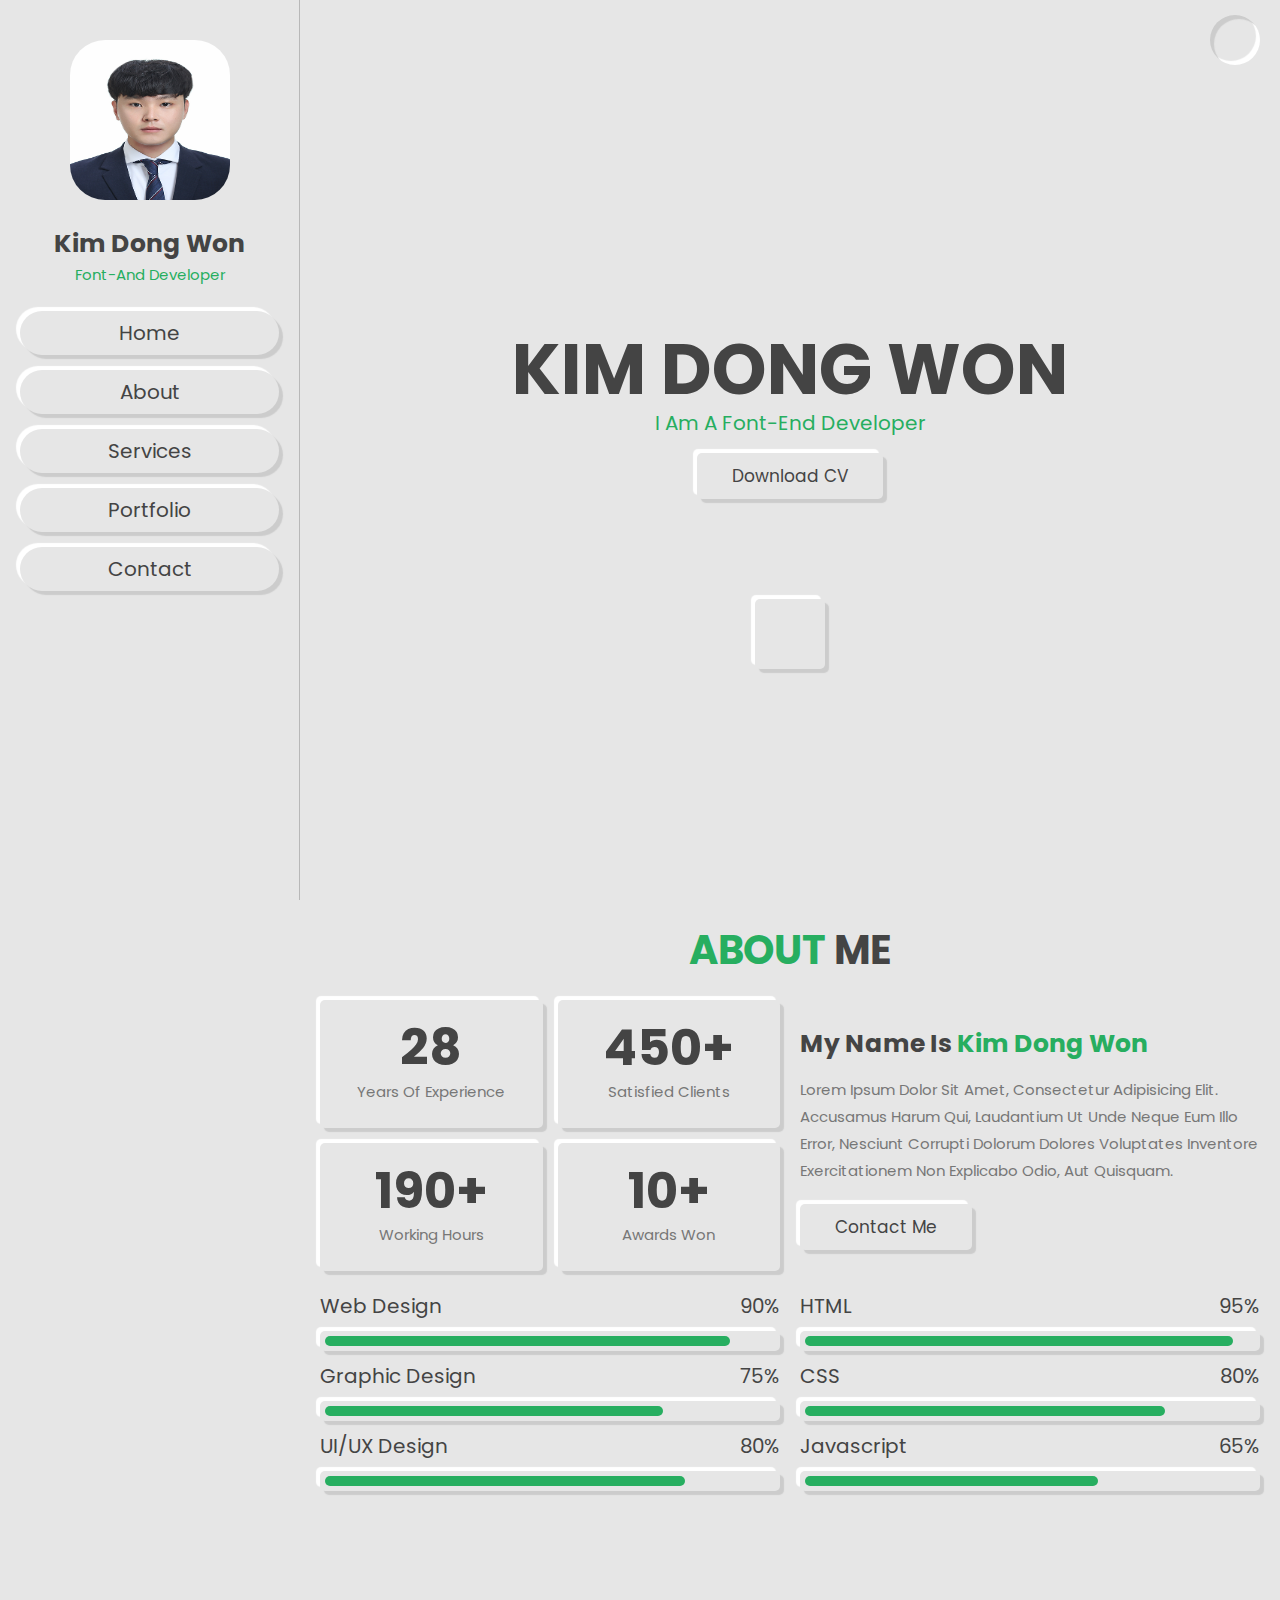
==== index.html @ 16fa2c1c "1 commit" ====
<!DOCTYPE html>
<html lang="en">
  <head>
    <meta charset="UTF-8" />
    <meta http-equiv="X-UA-Compatible" content="IE=edge" />
    <meta name="viewport" content="width=device-width, initial-scale=1.0" />
    <title>PortFolio</title>
    <link
      rel="stylesheet"
      href="https://use.fontawesome.com/releases/v5.15.4/css/all.css"
      integrity="sha384-DyZ88mC6Up2uqS4h/KRgHuoeGwBcD4Ng9SiP4dIRy0EXTlnuz47vAwmeGwVChigm"
      crossorigin="anonymous"
    />
    <!-- font awesome cdn link -->

    <link rel="stylesheet" href="css/style.css" />
  </head>
  <body>
    <!-- header section starts -->
    <header class="header">
      <div class="user">
        <img class="user1" src="image/user.jpg" alt="" />
        <h3>Kim Dong Won</h3>
        <p>Font-and Developer</p>
      </div>

      <nav class="navbar">
        <a href="#home">home</a>
        <a href="#about">about</a>
        <a href="#services">services</a>
        <a href="#portfolio">portfolio</a>
        <a href="#contact">contact</a>
      </nav>
    </header>

    <!-- header section and-->
    <div id="menu-btn" class="fas fa-bars"></div>

    <!-- toggler -->
    <div id="theme-toggler" class="fas fa-moon"></div>

    <!-- hoe section starts-->

    <section class="home" id="home">
      <h3>Kim Dong won</h3>
      <p>i am a font-end Developer</p>
      <a href="#" class="btn">download CV</a>

      <div class="share">
        <a href="#" class="fab fa-facebook-f"></a>
        <a href="#" class="fab fa-twitter"></a>
        <a href="#" class="fab fa-instagram"></a>
        <a href="#" class="fab fa-linkedin"></a>
        <a href="#" class="fab fa-youtube"></a>
      </div>
    </section>

    <!-- about section starts-->
    <section class="about" id="about">
      <h1 class="heading"><span>about</span> me</h1>

      <div class="row">
        <div class="box-container">
          <div class="box">
            <h3>28</h3>
            <p>years of experience</p>
          </div>
          <div class="box">
            <h3>450+</h3>
            <p>satisfied clients</p>
          </div>
          <div class="box">
            <h3>190+</h3>
            <p>working hours</p>
          </div>
          <div class="box">
            <h3>10+</h3>
            <p>awards won</p>
          </div>
        </div>
        <div class="content">
          <h3>my name is <span>Kim dong won</span></h3>
          <p>
            Lorem ipsum dolor sit amet, consectetur adipisicing elit. Accusamus
            harum qui, laudantium ut unde neque eum illo error, nesciunt
            corrupti dolorum dolores voluptates inventore exercitationem non
            explicabo odio, aut quisquam.
          </p>
          <a href="#" class="btn">contact me</a>
        </div>
      </div>
      <div class="row">
        <div class="progress">
          <h3>web design<span>90%</span></h3>
          <div class="bar bar-1-1"><span></span></div>
          <h3>graphic design<span>75%</span></h3>
          <div class="bar bar-1-2"><span></span></div>
          <h3>UI/UX design<span>80%</span></h3>
          <div class="bar bar-1-3"><span></span></div>
        </div>

        <div class="progress">
          <h3>HTML<span>95%</span></h3>
          <div class="bar bar-2-1"><span></span></div>
          <h3>CSS <span>80%</span></h3>
          <div class="bar bar-2-2"><span></span></div>
          <h3>Javascript<span>65%</span></h3>
          <div class="bar bar-2-3"><span></span></div>
        </div>
      </div>
    </section>

    <!-- js file link -->
    <script src="js/script.js"></script>
  </body>
</html>
---- css/style.css ----
@import url('https://fonts.googleapis.com/css2?family=Dancing+Script&family=Poppins:wght@100;200;300;400;500;600;700&family=Questrial&display=swap');

:root {
  --green: #27ae60;
  --black: #444;
  --light-color: #777;
  --bg-color: #e6e6e6;
  --border: 0.1rem solid rgba(0, 0, 0, 0.2);
  --box-shadow: 0.4rem 0.4rem 0.1rem #ccc, -0.4rem -0.4rem 0.1rem #fff;

  --box-shadow-inset: 0.4rem 0.4rem 0.1rem #ccc inset,
    -0.4rem -0.4rem 0.1rem #fff inset;
}

* {
  font-family: 'Poppins', sans-serif;
  margin: 0;
  padding: 0;
  box-sizing: border-box;
  outline: none;
  border: none;
  text-decoration: none;
  text-transform: capitalize;
  transition: 0.2s linear;
}
.user1 {
  width: 265px;
  height: 265px;
}
html {
  font-size: 62.5%;
  overflow-x: hidden;
  scroll-behavior: smooth;
}

body {
  background: var(--bg-color);
  padding-left: 30rem;
}

body.active {
  --black: #fff;
  --light-color: #ddd;
  --bg-color: #222;
  --border: 1rem solid rgba(0, 0, 0, 0.4);
  --box-shadow: 0.4rem 0.4rem 0.1rem #111, 0.4rem 0.4rem 0.1rem #333;

  --box-shadow-inset: 0.4rem 0.4rem 0.1rem #111 inset,
    0.4rem 0.4rem 0.1rem #333 inset;
}

section {
  min-height: 100vh;
  padding: 2rem;
}

.btn {
  margin-top: 1rem;
  display: inline-block;
  padding: 1rem 3.5rem;
  border-radius: 0.5rem;
  font-size: 1.7rem;
  cursor: pointer;
  background: none;
  color: var(--black);
  box-shadow: var(--box-shadow);
}
.btn:hover {
  box-shadow: var(--box-shadow-inset);
  color: var(--green);
}

.heading {
  text-align: center;
  font-size: 4rem;
  color: var(--black);
  text-transform: uppercase;
  padding-bottom: 2rem;
}
.heading span {
  color: var(--green);
  text-transform: uppercase;
}

.header {
  position: fixed;
  top: 0;
  left: 0;
  z-index: 999;
  background: var(--bg-color);
  width: 30rem;
  border-right: var(--border);
  height: 100%;
  padding: 2rem;
  text-align: center;
}

.header .user1 {
  margin: 1rem 0;
  border: 1rem solid transparent;
  border-radius: 45px;
  border-right: 50%;
  height: 18rem;
  width: 18rem;
}

.header h3 {
  color: var(--black);
  font-size: 2.5rem;
}

.header p {
  color: var(--green);
  font-size: 1.5rem;
}

.header .navbar {
  padding-top: 1rem;
}

.header .navbar a {
  display: block;
  margin: 1.5rem 0;
  padding: 0.7rem;
  border-radius: 5rem;
  font-size: 2rem;
  box-shadow: var(--box-shadow);
  color: var(--black);
}
.header .navbar a:hover {
  box-shadow: var(--box-shadow-inset);
}

#menu-btn {
  position: fixed;
  top: 1.5rem;
  left: 2rem;
  z-index: 1000;
  height: 5rem;
  width: 5rem;
  line-height: 5rem;
  border-radius: 50%;
  font-size: 2rem;
  cursor: pointer;
  box-shadow: var(--box-shadow-inset);
  text-align: center;
  color: var(--black);
  display: none;
  background: var(--bg-color);
}

#menu-btn:hover {
  color: var(--green);
  box-shadow: var(--box-shadow-inset);
}

#theme-toggler {
  position: fixed;
  top: 1.5rem;
  right: 2rem;
  z-index: 1000;
  height: 5rem;
  width: 5rem;
  line-height: 5rem;
  border-radius: 50%;
  font-size: 2rem;
  cursor: pointer;
  box-shadow: var(--box-shadow-inset);
  text-align: center;
  color: var(--black);
  background: var(--bg-color);
}

#theme-toggler:hover {
  color: var(--green);
  box-shadow: var(--box-shadow-inset);
}

.home {
  display: flex;
  flex-flow: column;
  align-items: center;
  justify-content: center;
  text-align: center;
}

.home h3 {
  font-size: 7rem;
  color: var(--black);
  line-height: 1.1;
  text-transform: uppercase;
}

.home p {
  font-size: 2rem;
  color: var(--green);
  padding-bottom: 0.5rem;
}

.home .share {
  position: relative;
  top: 10rem;
  border-radius: 0.5rem;
  box-shadow: var(--box-shadow);
  padding: 1rem;
}
.home .share a {
  height: 5rem;
  width: 5rem;
  line-height: 5rem;
  box-shadow: var(--box-shadow);
  margin: 0.5rem;
  font-size: 2rem;
  color: var(--black);
  border-radius: 0.5rem;
}

.home .share a:hover {
  box-shadow: var(--box-shadow-inset);
  color: var(--green);
}

.about .row {
  display: flex;
  align-items: center;
  flex-wrap: wrap-reverse;
  gap: 2rem;
}

.about .row .box-container {
  flex: 1 1 40rem;
  display: flex;
  gap: 1.5rem;
  flex-wrap: wrap;
}
.about .row .box-container .box {
  flex: 1 1 18rem;
  text-align: center;
  padding: 2rem;
  border-radius: 0.5rem;
  box-shadow: var(--box-shadow);
}
.about .row .box-container .box h3 {
  font-size: 5rem;
  color: var(--black);
  line-height: 1.1;
}

.about .row .box-container .box p {
  font-size: 1.5rem;
  color: var(--light-color);
  padding: 0.5rem 0;
}

.about .row .content {
  flex: 1 1 40rem;
}

.about .row .content h3 {
  font-size: 2.5rem;
  color: var(--black);
  line-height: 1.8;
}

.about .row .content p {
  font-size: 1.5rem;
  color: var(--light-color);
  line-height: 1.8;
  padding: 1rem 0;
}

.about .row .content h3 span {
  color: var(--green);
}

.about .row:nth-child(3) {
  padding-top: 2rem;
}
.about .row .progress {
  flex: 1 1 40rem;
}

.about .row .progress h3 {
  color: var(--black);
  font-weight: normal;
  font-size: 2rem;
  display: flex;
  align-items: center;
  justify-content: space-between;
}

.about .row .progress .bar {
  box-shadow: var(--box-shadow);
  border-radius: 0.5rem;
  height: 2rem;
  padding: 0.5rem;
  margin: 1rem 0;
}
.about .row .progress .bar span {
  display: block;
  height: 100%;
  background: var(--green);
  border-radius: 5rem;
}
.about .row .progress .bar-1-1 span {
  width: 90%;
}

.about .row .progress .bar-1-2 span {
  width: 75%;
}
.about .row .progress .bar-1-3 span {
  width: 80%;
}

.about .row .progress .bar-2-1 span {
  width: 95%;
}
.about .row .progress .bar-2-2 span {
  width: 80%;
}
.about .row .progress .bar-2-3 span {
  width: 65%;
}

/* media */
@media (max-width: 991px) {
  html {
    font-size: 55%;
  }
  body {
    padding-left: 0;
  }
  .header {
    left: -110%;
  }
  .active {
    left: 0%;
    transition: 0.4s linear;
  }
  #menu-btn {
    display: initial;
  }
}

@media (max-width: 510px) {
  html {
    font-size: 50%;
  }
  .header {
    width: 100%;
    border-right: 0;
  }
}
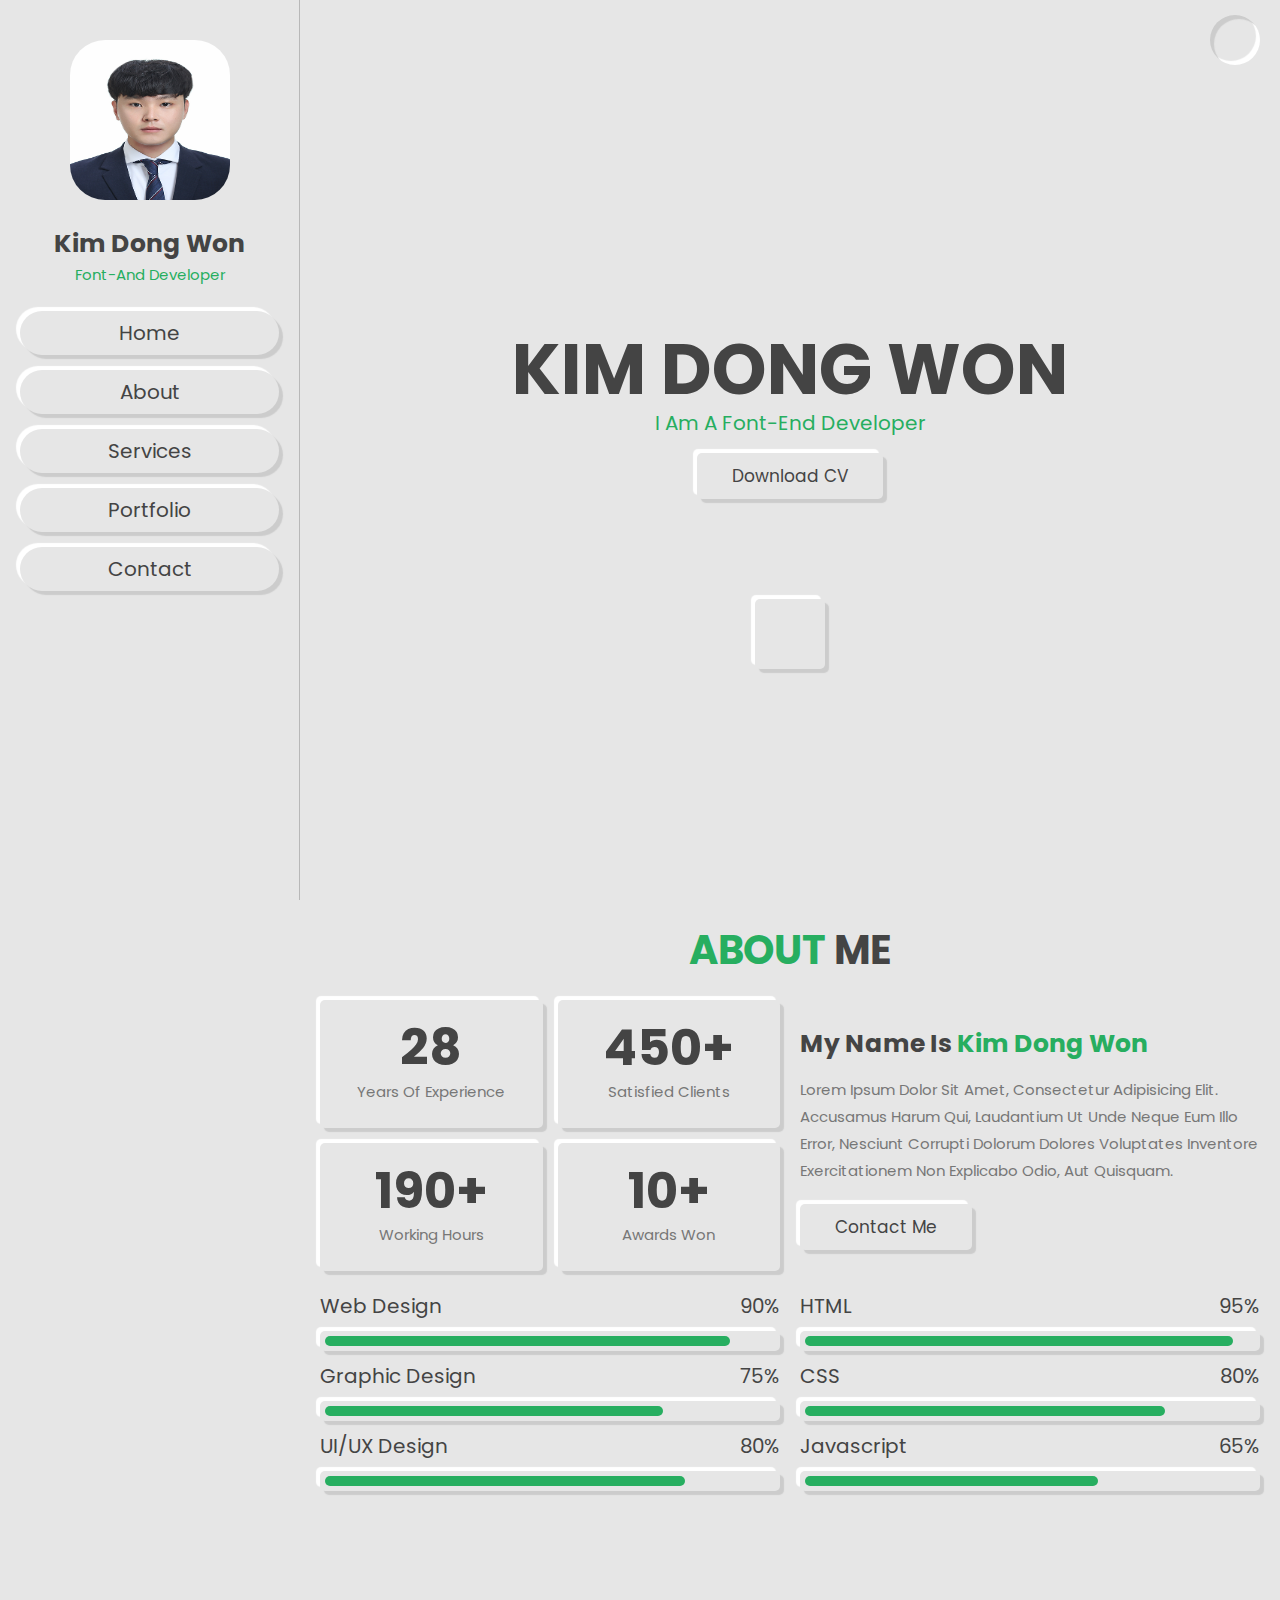
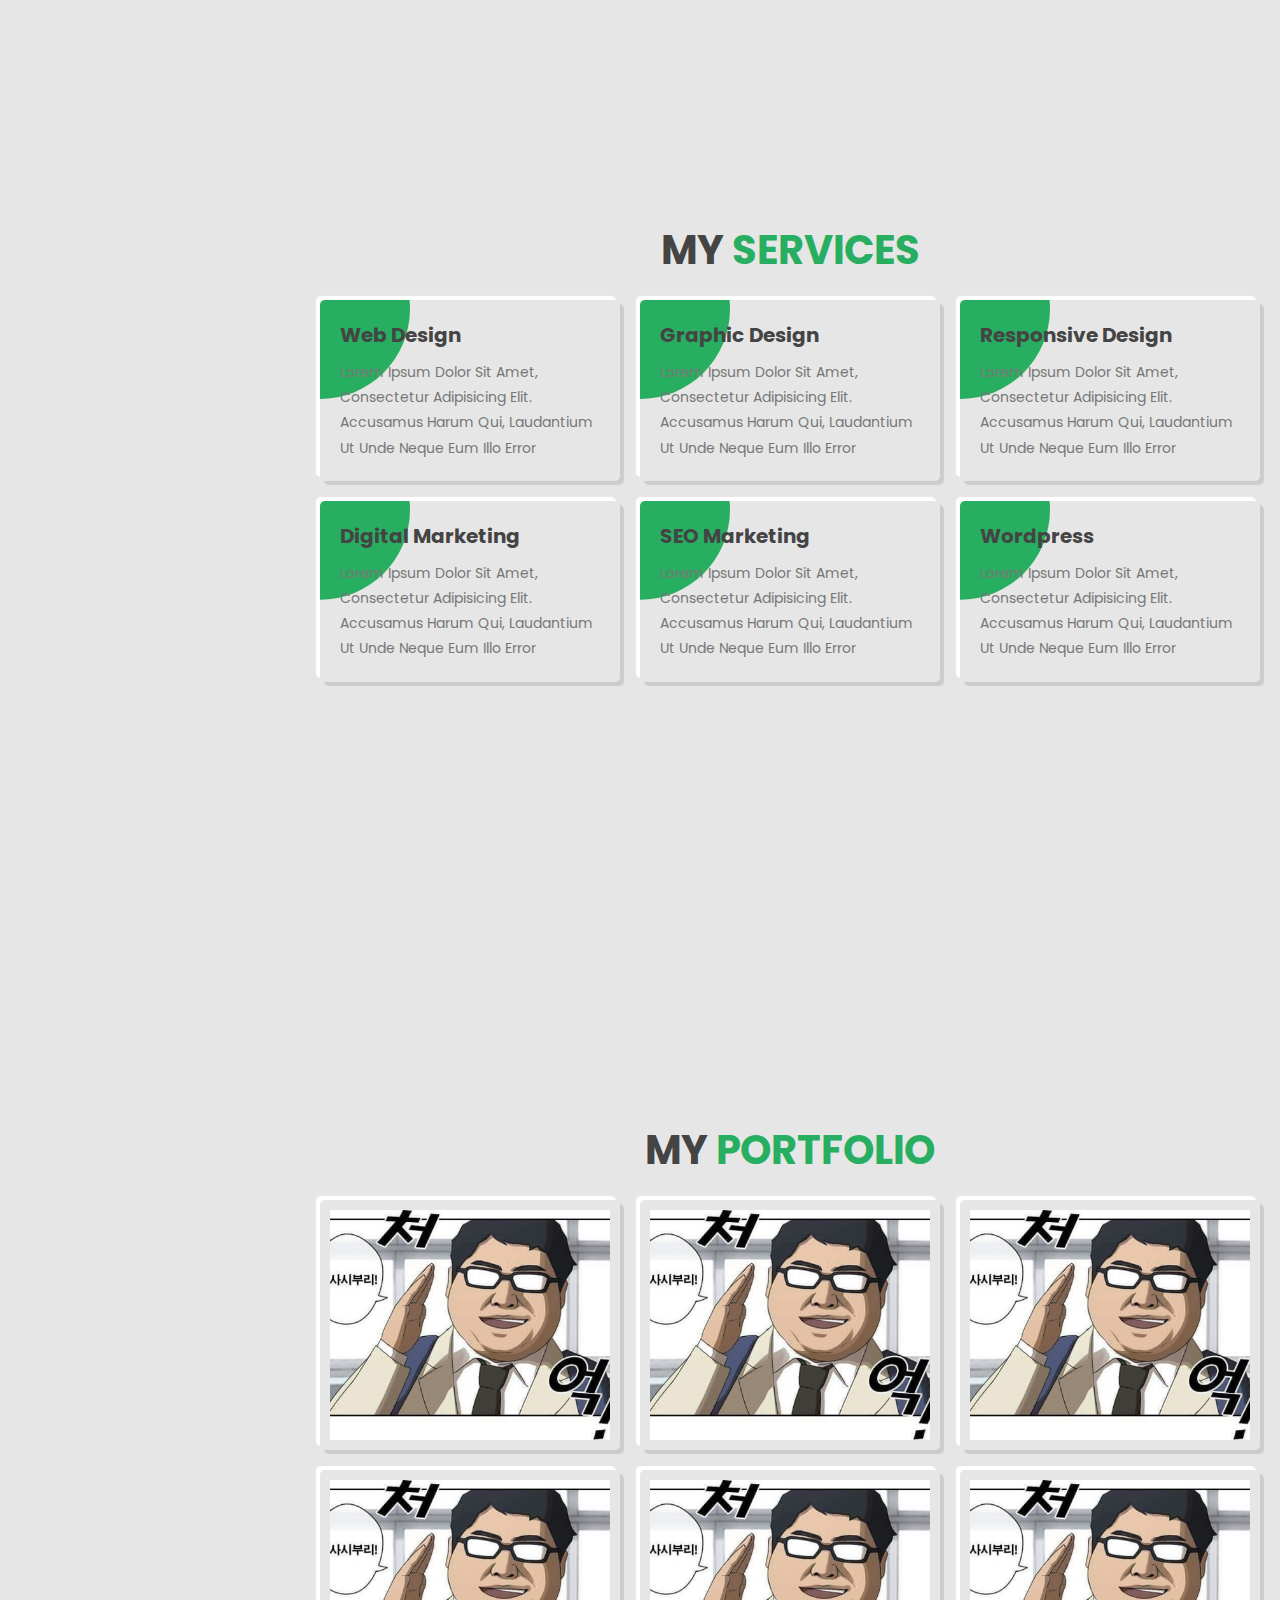
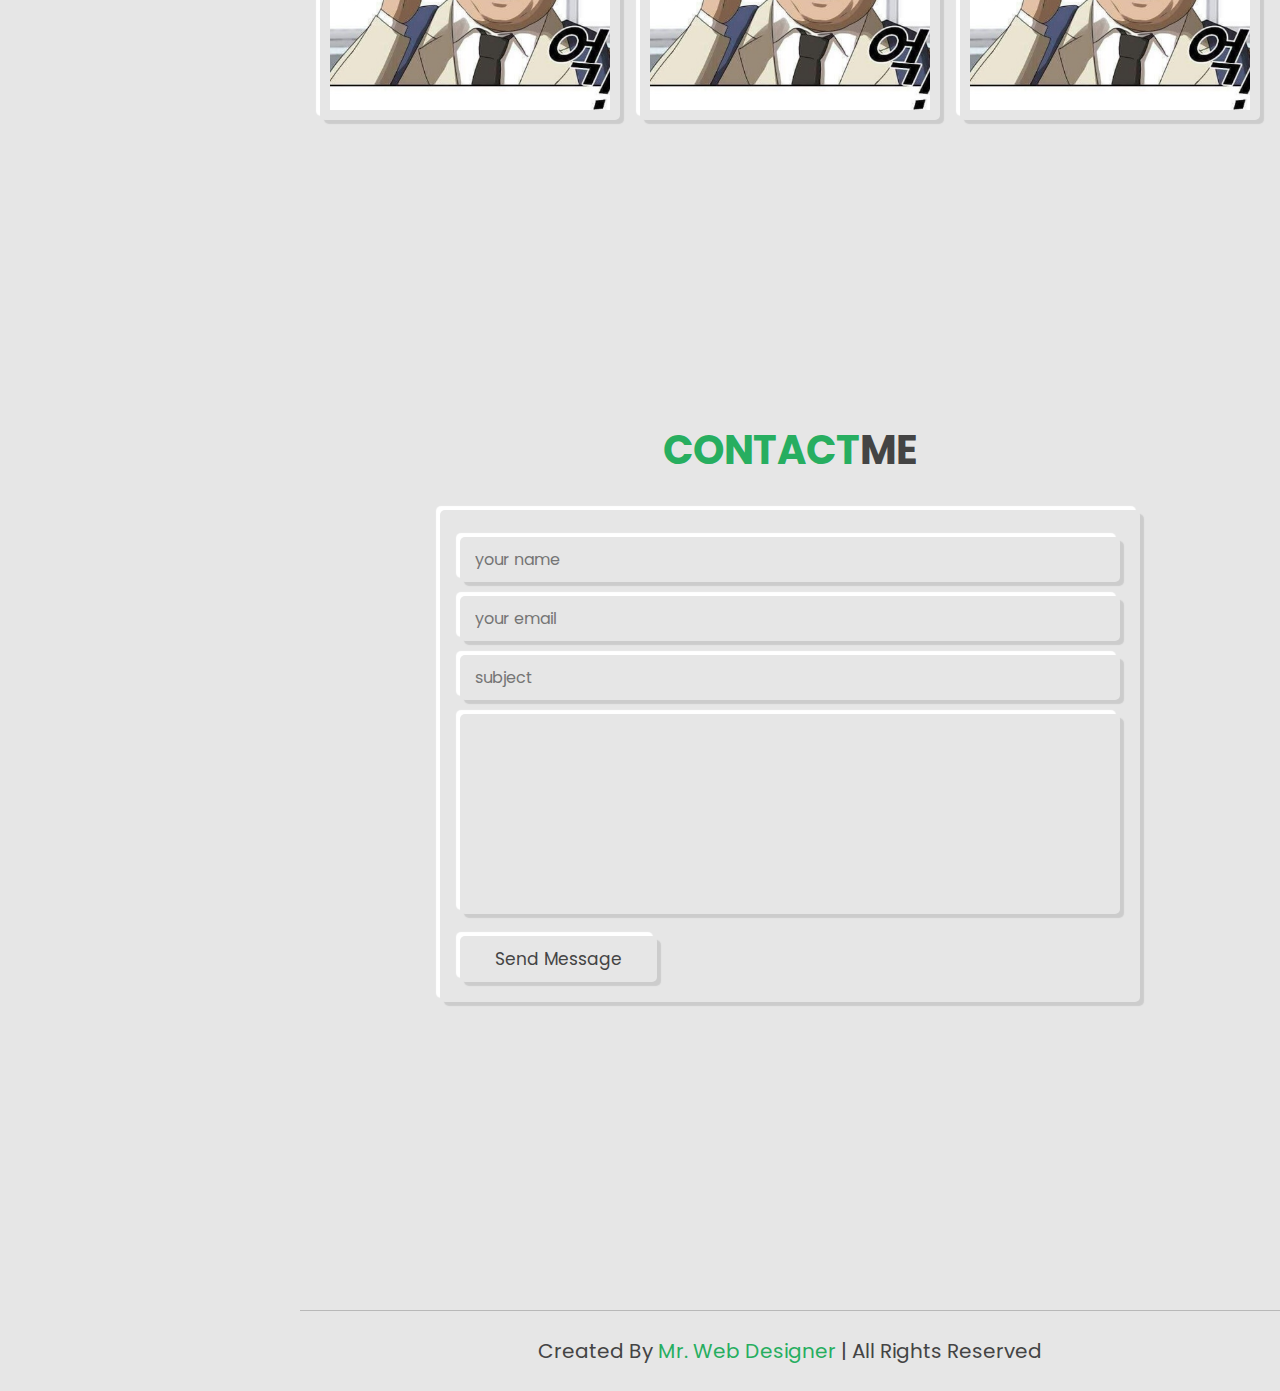
==== commit e458e7bc: "2 commit" ====
--- a/index.html
+++ b/index.html
@@ -110,6 +110,139 @@
       </div>
     </section>
 
+    <!-- services section starts-->
+    <section class="services" id="services">
+      <h1 class="heading">my <span>services</span></h1>
+
+      <div class="box-container">
+        <div class="box">
+          <i class="fas fa-code"></i>
+          <h3>web design</h3>
+          <p>
+            Lorem ipsum dolor sit amet, consectetur adipisicing elit. Accusamus
+            harum qui, laudantium ut unde neque eum illo error
+          </p>
+        </div>
+
+        <div class="box">
+          <i class="fas fa-paint-brush"></i>
+          <h3>graphic design</h3>
+          <p>
+            Lorem ipsum dolor sit amet, consectetur adipisicing elit. Accusamus
+            harum qui, laudantium ut unde neque eum illo error
+          </p>
+        </div>
+
+        <div class="box">
+          <i class="fas fa-mobile"></i>
+          <h3>responsive design</h3>
+          <p>
+            Lorem ipsum dolor sit amet, consectetur adipisicing elit. Accusamus
+            harum qui, laudantium ut unde neque eum illo error
+          </p>
+        </div>
+
+        <div class="box">
+          <i class="fas fa-bullhorn"></i>
+          <h3>digital marketing</h3>
+          <p>
+            Lorem ipsum dolor sit amet, consectetur adipisicing elit. Accusamus
+            harum qui, laudantium ut unde neque eum illo error
+          </p>
+        </div>
+
+        <div class="box">
+          <i class="fas fa-search-dollar"></i>
+          <h3>SEO marketing</h3>
+          <p>
+            Lorem ipsum dolor sit amet, consectetur adipisicing elit. Accusamus
+            harum qui, laudantium ut unde neque eum illo error
+          </p>
+        </div>
+
+        <div class="box">
+          <i class="fab fa-wordpress"></i>
+          <h3>wordpress</h3>
+          <p>
+            Lorem ipsum dolor sit amet, consectetur adipisicing elit. Accusamus
+            harum qui, laudantium ut unde neque eum illo error
+          </p>
+        </div>
+      </div>
+    </section>
+
+    <!-- portfolio section starts -->
+    <section class="portfolio" id="portfolio">
+      <h1 class="heading">my <span>portfolio</span></h1>
+      <div class="box-container">
+        <div class="box">
+          <img src="image/d.jpg" alt="" />
+          <div class="content">
+            <h3>project 01</h3>
+          </div>
+        </div>
+
+        <div class="box">
+          <img src="image/d.jpg" alt="" />
+          <div class="content">
+            <h3>project 02</h3>
+          </div>
+        </div>
+
+        <div class="box">
+          <img src="image/d.jpg" alt="" />
+          <div class="content">
+            <h3>project 03</h3>
+          </div>
+        </div>
+
+        <div class="box">
+          <img src="image/d.jpg" alt="" />
+          <div class="content">
+            <h3>project 04</h3>
+          </div>
+        </div>
+
+        <div class="box">
+          <img src="image/d.jpg" alt="" />
+          <div class="content">
+            <h3>project 05</h3>
+          </div>
+        </div>
+
+        <div class="box">
+          <img src="image/d.jpg" alt="" />
+          <div class="content">
+            <h3>project 06</h3>
+          </div>
+        </div>
+      </div>
+    </section>
+
+    <section class="contact" id="contact">
+      <h1 class="heading"><span>contact</span>me</h1>
+
+      <form action="">
+        <input type="text" placeholder="your name" class="box" />
+        <input type="email" placeholder="your email" class="box" />
+        <input type="text" placeholder="subject" class="box" />
+        <textarea
+          name=""
+          class="box"
+          placeholder="your message"
+          id=""
+          cols="30"
+          rows="10"
+        >
+        </textarea>
+        <input type="submit" value="send message" class="btn" />
+      </form>
+    </section>
+
+    <div class="credits">
+      created by <span>mr. web designer</span> | all rights reserved
+    </div>
+
     <!-- js file link -->
     <script src="js/script.js"></script>
   </body>
--- a/css/style.css
+++ b/css/style.css
@@ -84,7 +84,7 @@
 
 .header {
   position: fixed;
-  top: 0;
+  top: 1;
   left: 0;
   z-index: 999;
   background: var(--bg-color);
@@ -323,6 +323,150 @@
   width: 65%;
 }
 
+.services .box-container {
+  display: grid;
+  grid-template-columns: repeat(auto-fit, minmax(27rem, 1fr));
+  gap: 2rem;
+}
+
+.services .box-container .box {
+  padding: 2rem;
+  border-radius: 0.5rem;
+  box-shadow: var(--box-shadow);
+  position: relative;
+  z-index: 0;
+  overflow: hidden;
+}
+
+.services .box-container .box i {
+  font-size: 4rem;
+  padding-bottom: 5rem;
+  color: #fff;
+}
+
+.services .box-container .box h3 {
+  font-size: 2rem;
+  padding-bottom: 1rem;
+  color: var(--black);
+}
+
+.services .box-container .box p {
+  font-size: 1.4rem;
+  line-height: 1.8;
+  color: var(--light-color);
+}
+
+.services .box-container .box::before {
+  content: '';
+  position: absolute;
+  top: 0;
+  left: 0;
+  height: 100%;
+  width: 100%;
+  background: var(--green);
+  z-index: -1;
+  clip-path: circle(9rem at 0% 5%);
+  transition: 0.3s linear;
+}
+.services .box-container .box:hover:before {
+  clip-path: circle(100%);
+}
+.services .box-container .box:hover > * {
+  color: #fff;
+}
+
+.portfolio .box-container {
+  display: grid;
+  grid-template-columns: repeat(auto-fit, minmax(27rem, 1fr));
+  gap: 2rem;
+}
+
+.portfolio .box-container .box {
+  height: 25rem;
+  border-radius: 0.5rem;
+  overflow: hidden;
+  box-shadow: var(--box-shadow);
+  position: relative;
+  border: 1rem solid transparent;
+}
+
+.portfolio .box-container .box img {
+  height: 100%;
+  width: 100%;
+  object-fit: cover;
+}
+
+.portfolio .box-container .box .content {
+  position: absolute;
+  top: 0;
+  left: 0;
+  height: 100%;
+  width: 100%;
+  background: var(--bg-color);
+  display: grid;
+  place-items: center;
+  transform: scale(0);
+}
+
+.portfolio .box-container .box:hover .content {
+  transform: scale(1);
+}
+
+.portfolio .box-container .box .content h3 {
+  font-size: 2.5rem;
+  color: var(--black);
+  text-transform: uppercase;
+  transform: translateY(-5rem);
+  opacity: 0;
+  transition-delay: 0.3s;
+}
+
+.portfolio .box-container .box:hover .content h3 {
+  transform: translateY(0rem);
+  opacity: 1;
+}
+
+.contact form {
+  margin: 1rem auto;
+  max-width: 70rem;
+  border-radius: 0.5rem;
+  box-shadow: var(--box-shadow);
+  padding: 2rem;
+}
+.contact form .box {
+  padding: 1rem 1.5rem;
+  width: 100%;
+  background: none;
+  color: var(--black);
+  font-size: 1.6rem;
+  text-transform: none;
+  margin: 0.7rem 0;
+  box-shadow: var(--box-shadow);
+  border-radius: 0.5rem;
+}
+
+.contact form textarea {
+  height: 20rem;
+  resize: none;
+}
+
+.contact form .box:focus {
+  box-shadow: var(--box-shadow-inset);
+}
+
+.credits {
+  font-size: 2rem;
+  text-align: center;
+  padding: 2.5rem 1rem;
+  margin-top: 1rem;
+  border-top: var(--border);
+  color: var(--black);
+}
+
+.credits span {
+  color: var(--green);
+}
+
 /* media */
 @media (max-width: 991px) {
   html {
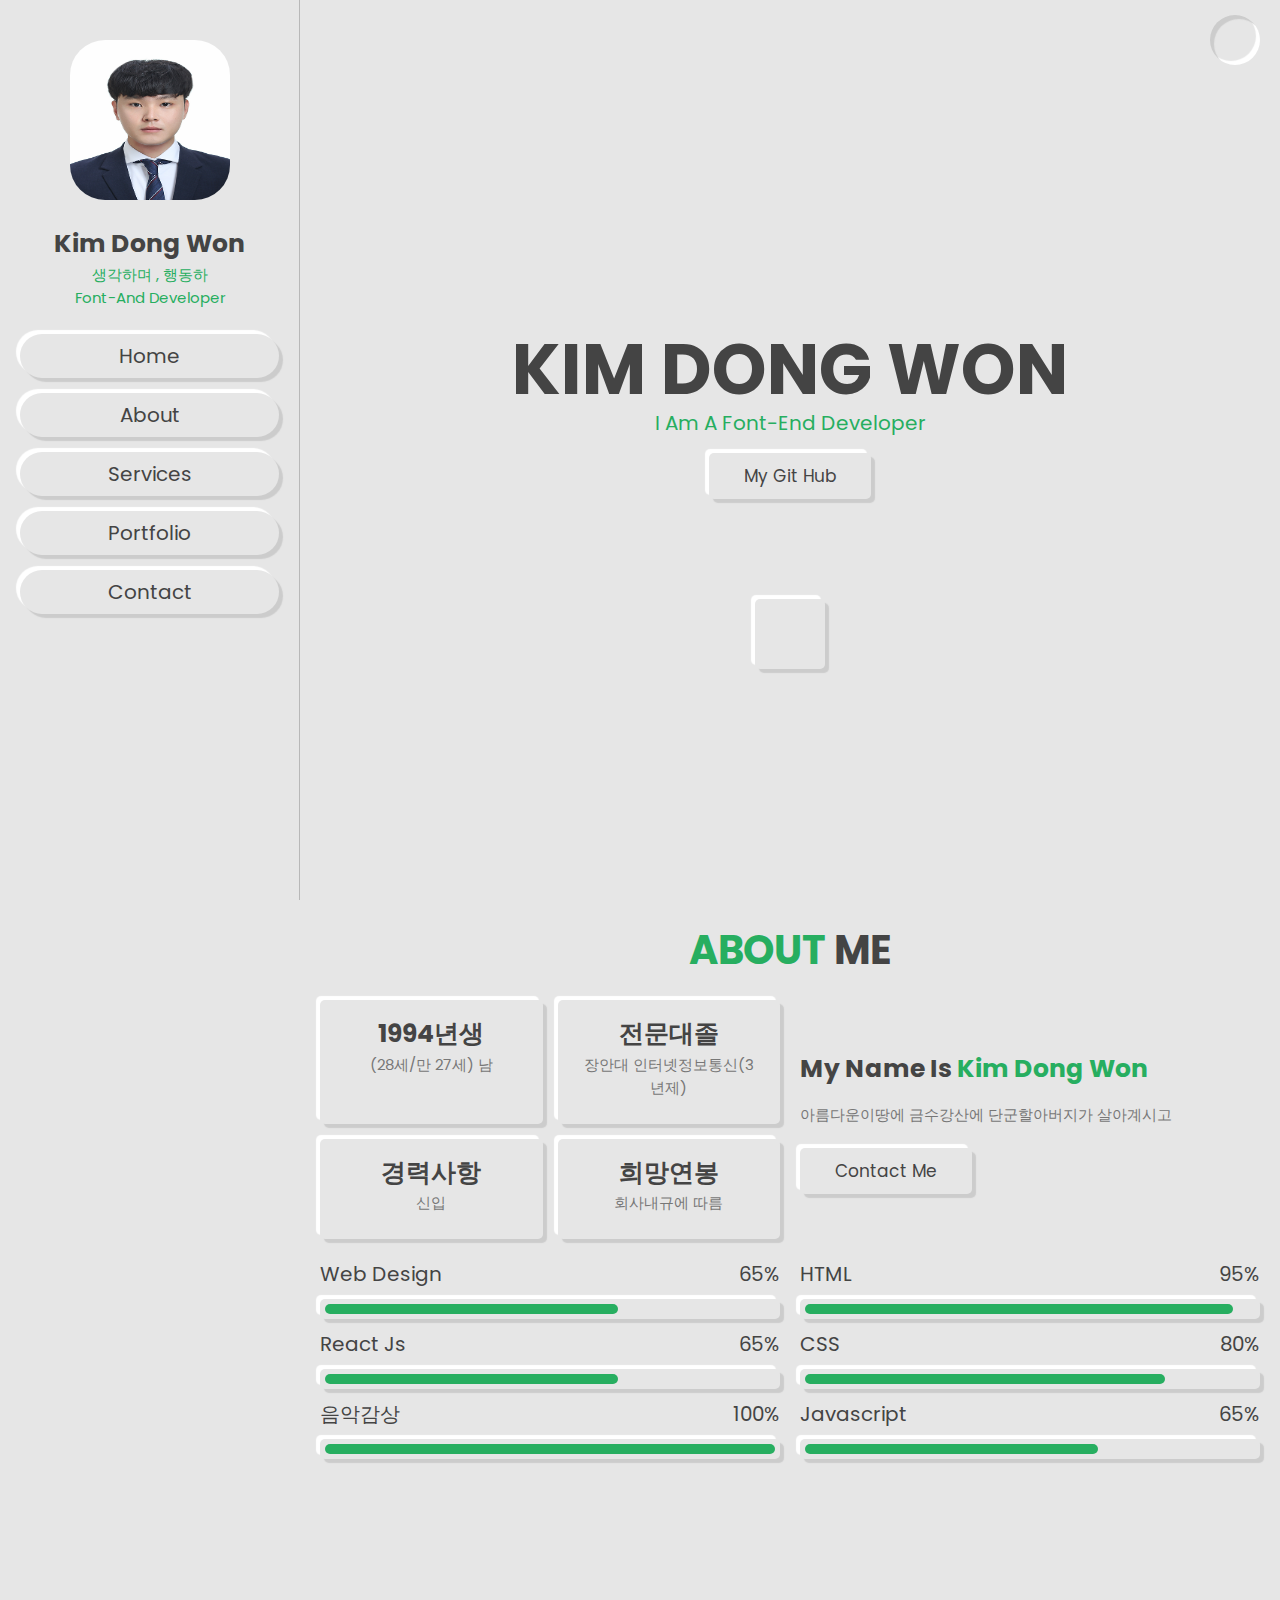
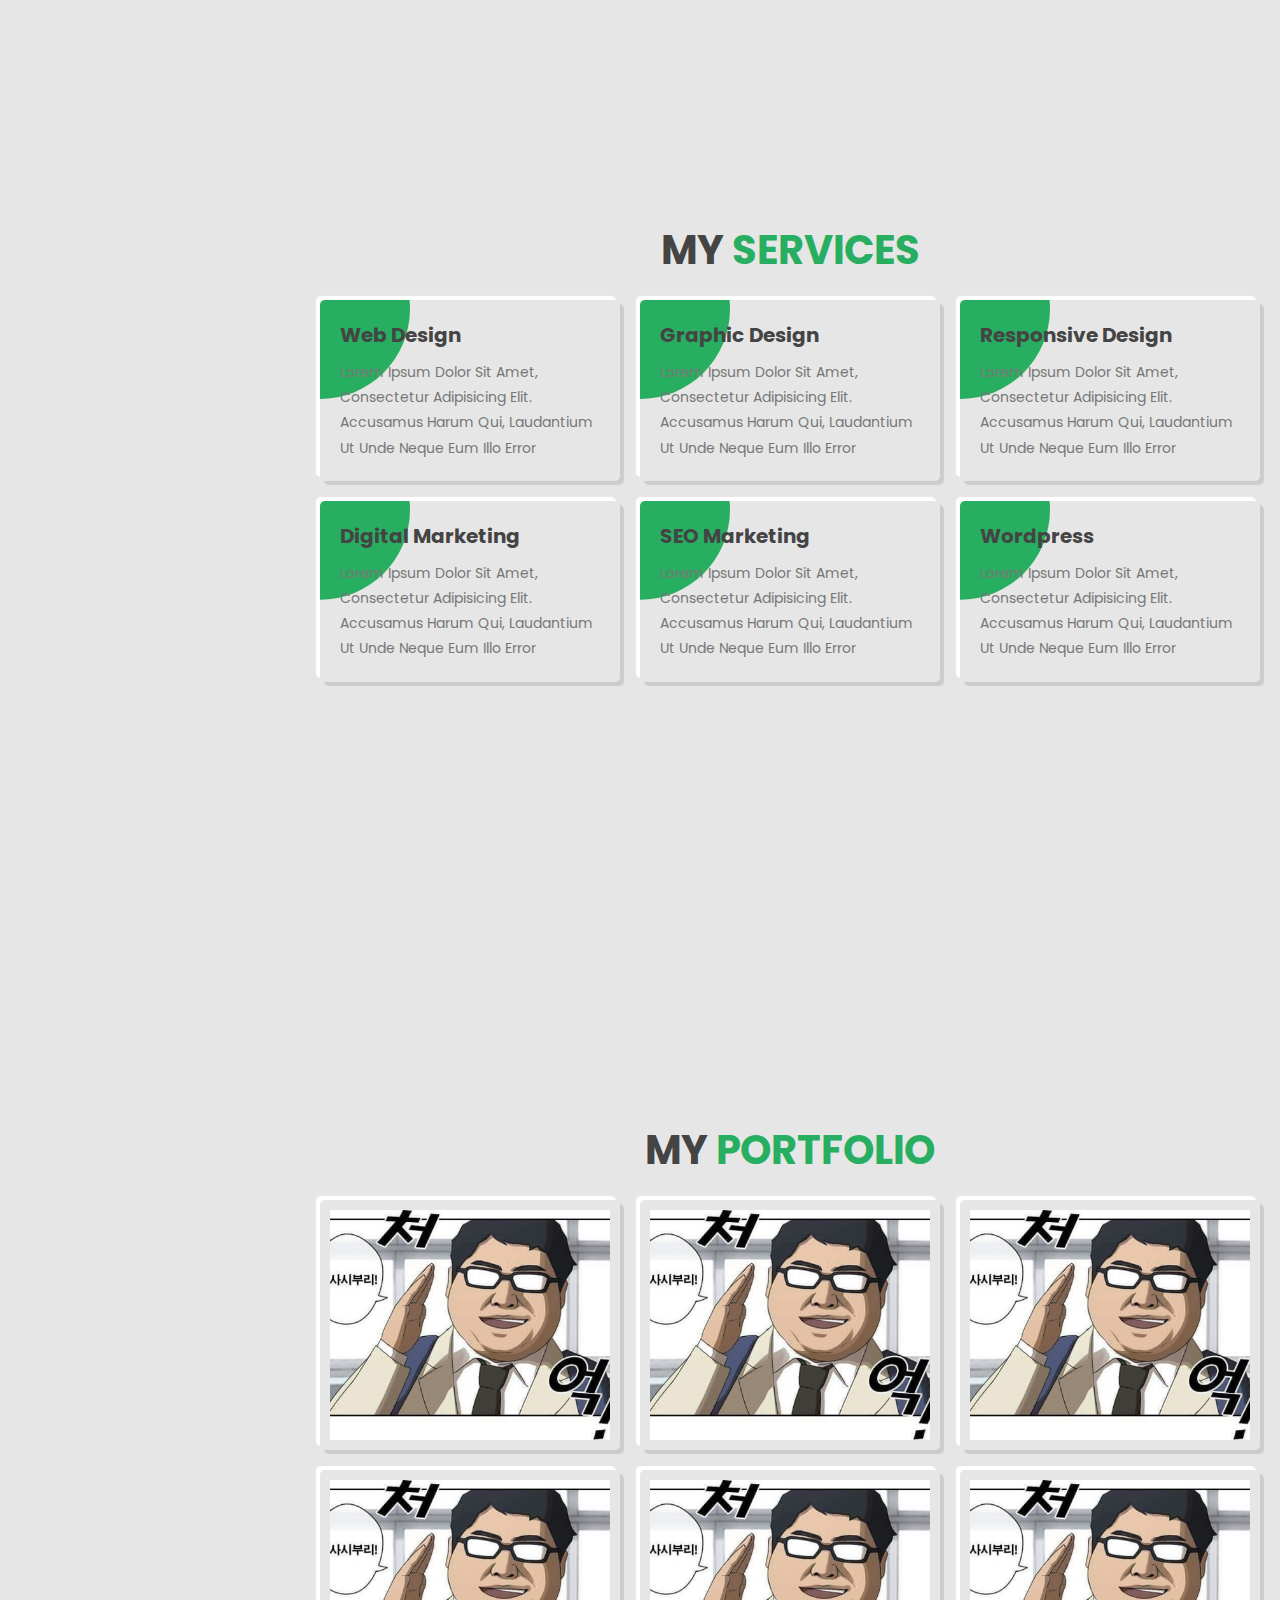
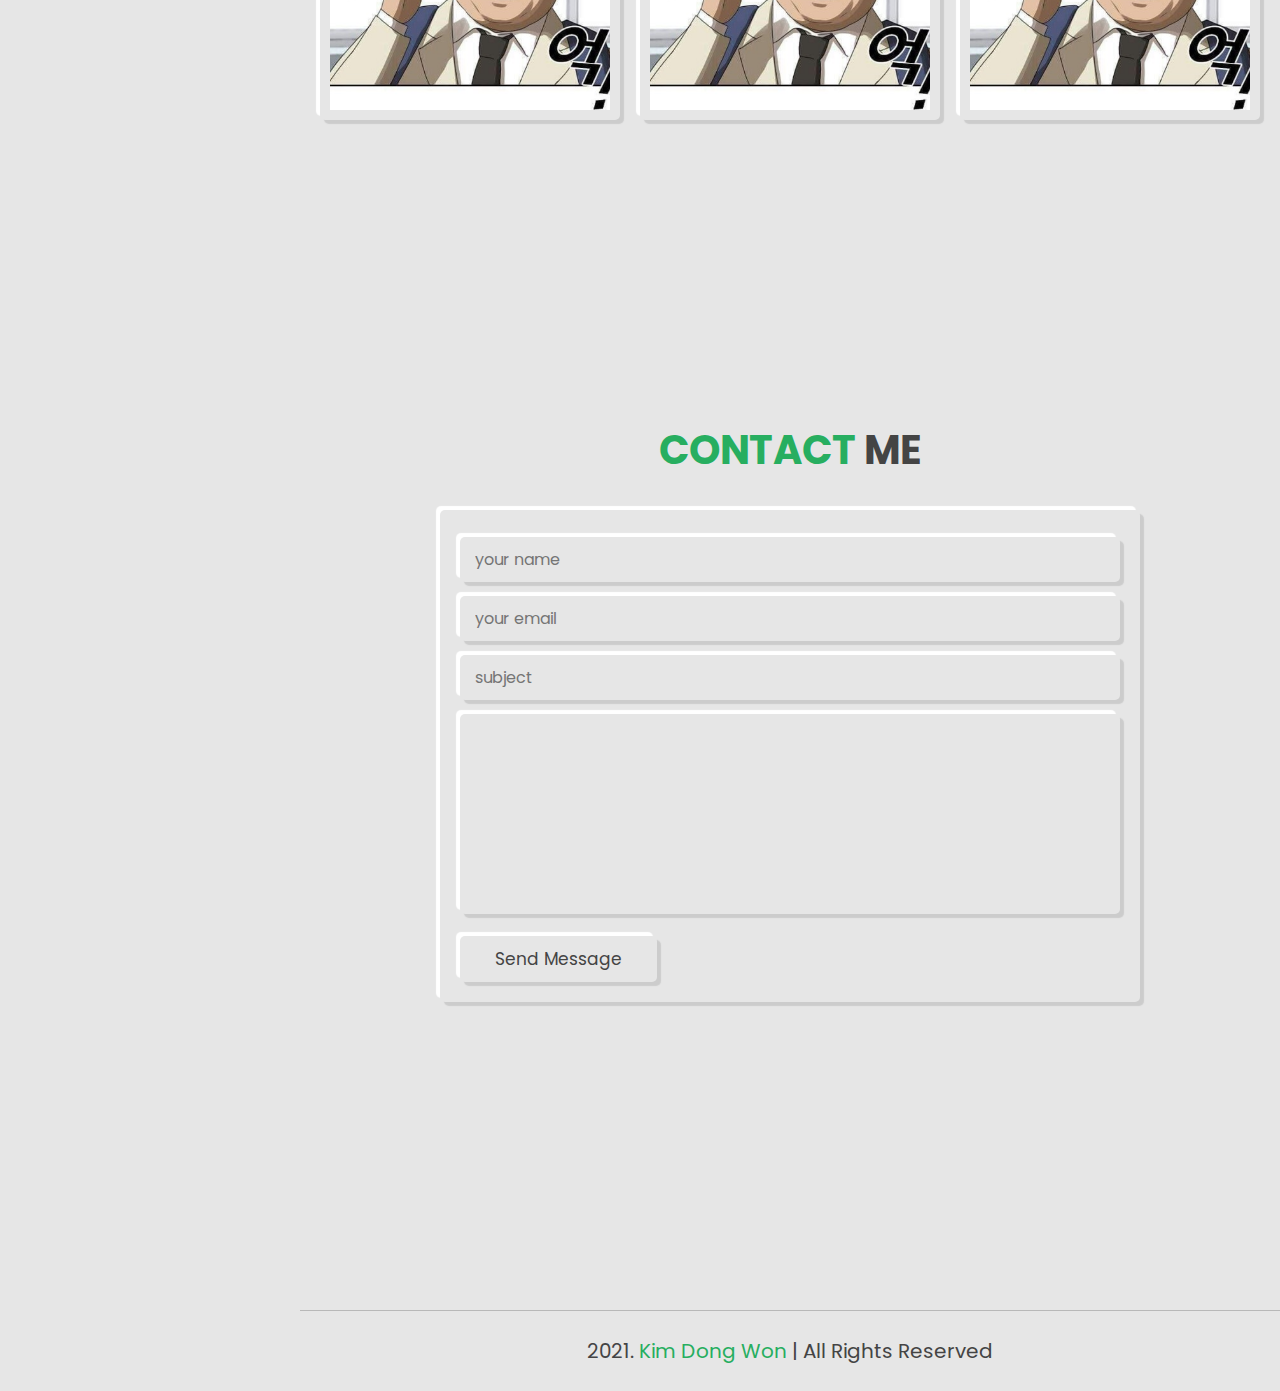
==== commit cf44a367: "3 commit" ====
--- a/index.html
+++ b/index.html
@@ -1,5 +1,5 @@
 <!DOCTYPE html>
-<html lang="en">
+<html lang="ko">
   <head>
     <meta charset="UTF-8" />
     <meta http-equiv="X-UA-Compatible" content="IE=edge" />
@@ -13,7 +13,7 @@
     />
     <!-- font awesome cdn link -->
 
-    <link rel="stylesheet" href="css/style.css" />
+    <link rel="stylesheet" href="css/index.css" />
   </head>
   <body>
     <!-- header section starts -->
@@ -21,6 +21,7 @@
       <div class="user">
         <img class="user1" src="image/user.jpg" alt="" />
         <h3>Kim Dong Won</h3>
+        <p id="dynamic" class="lg-text"></p>
         <p>Font-and Developer</p>
       </div>
 
@@ -44,14 +45,36 @@
     <section class="home" id="home">
       <h3>Kim Dong won</h3>
       <p>i am a font-end Developer</p>
-      <a href="#" class="btn">download CV</a>
+      <a href="https://github.com/ehddnjs6614" target="_blank" class="btn"
+        >My Git Hub</a
+      >
 
       <div class="share">
-        <a href="#" class="fab fa-facebook-f"></a>
-        <a href="#" class="fab fa-twitter"></a>
-        <a href="#" class="fab fa-instagram"></a>
-        <a href="#" class="fab fa-linkedin"></a>
-        <a href="#" class="fab fa-youtube"></a>
+        <a
+          href="https://www.facebook.com/"
+          target="_blank"
+          class="fab fa-facebook-f"
+        ></a>
+        <a
+          href="https://twitter.com/"
+          target="_blank"
+          class="fab fa-twitter"
+        ></a>
+        <a
+          href="https://www.instagram.com/"
+          target="_blank"
+          class="fab fa-instagram"
+        ></a>
+        <a
+          href="https://kr.linkedin.com/"
+          target="_blank"
+          class="fab fa-linkedin"
+        ></a>
+        <a
+          href="https://www.youtube.com/"
+          target="_blank"
+          class="fab fa-youtube"
+        ></a>
       </div>
     </section>
 
@@ -62,40 +85,35 @@
       <div class="row">
         <div class="box-container">
           <div class="box">
-            <h3>28</h3>
-            <p>years of experience</p>
-          </div>
-          <div class="box">
-            <h3>450+</h3>
-            <p>satisfied clients</p>
-          </div>
-          <div class="box">
-            <h3>190+</h3>
-            <p>working hours</p>
-          </div>
-          <div class="box">
-            <h3>10+</h3>
-            <p>awards won</p>
+            <h3>1994년생</h3>
+            <p>(28세/만 27세) 남</p>
+          </div>
+          <div class="box">
+            <h3>전문대졸</h3>
+            <p>장안대 인터넷정보통신(3년제)</p>
+          </div>
+          <div class="box">
+            <h3>경력사항</h3>
+            <p>신입</p>
+          </div>
+          <div class="box">
+            <h3>희망연봉</h3>
+            <p>회사내규에 따름</p>
           </div>
         </div>
         <div class="content">
           <h3>my name is <span>Kim dong won</span></h3>
-          <p>
-            Lorem ipsum dolor sit amet, consectetur adipisicing elit. Accusamus
-            harum qui, laudantium ut unde neque eum illo error, nesciunt
-            corrupti dolorum dolores voluptates inventore exercitationem non
-            explicabo odio, aut quisquam.
-          </p>
+          <p>아름다운이땅에 금수강산에 단군할아버지가 살아계시고</p>
           <a href="#" class="btn">contact me</a>
         </div>
       </div>
       <div class="row">
         <div class="progress">
-          <h3>web design<span>90%</span></h3>
+          <h3>web design<span>65%</span></h3>
           <div class="bar bar-1-1"><span></span></div>
-          <h3>graphic design<span>75%</span></h3>
+          <h3>React Js<span>65%</span></h3>
           <div class="bar bar-1-2"><span></span></div>
-          <h3>UI/UX design<span>80%</span></h3>
+          <h3>음악감상<span>100%</span></h3>
           <div class="bar bar-1-3"><span></span></div>
         </div>
 
@@ -179,6 +197,7 @@
           <img src="image/d.jpg" alt="" />
           <div class="content">
             <h3>project 01</h3>
+            <a href="/MOMENTUM/momentum.html" target="_blank">Todo list</a>
           </div>
         </div>
 
@@ -220,7 +239,7 @@
     </section>
 
     <section class="contact" id="contact">
-      <h1 class="heading"><span>contact</span>me</h1>
+      <h1 class="heading"><span>contact</span> me</h1>
 
       <form action="">
         <input type="text" placeholder="your name" class="box" />
@@ -240,7 +259,7 @@
     </section>
 
     <div class="credits">
-      created by <span>mr. web designer</span> | all rights reserved
+      2021. <span> Kim dong won</span> | All rights reserved
     </div>
 
     <!-- js file link -->
--- a/css/index.css
+++ b/css/index.css
@@ -0,0 +1,521 @@
+@import url('https://fonts.googleapis.com/css2?family=Dancing+Script&family=Poppins:wght@100;200;300;400;500;600;700&family=Questrial&display=swap');
+
+:root {
+  --green: #27ae60;
+  --black: #444;
+  --light-color: #777;
+  --bg-color: #e6e6e6;
+  --border: 0.1rem solid rgba(0, 0, 0, 0.2);
+  --box-shadow: 0.4rem 0.4rem 0.1rem #ccc, -0.4rem -0.4rem 0.1rem #fff;
+
+  --box-shadow-inset: 0.4rem 0.4rem 0.1rem #ccc inset,
+    -0.4rem -0.4rem 0.1rem #fff inset;
+}
+
+* {
+  font-family: 'Poppins', sans-serif;
+  margin: 0;
+  padding: 0;
+  box-sizing: border-box;
+  outline: none;
+  border: none;
+  text-decoration: none;
+  text-transform: capitalize;
+  transition: 0.2s linear;
+}
+
+#dynamic {
+  position: relative;
+  display: inline-block;
+}
+#dynamic::after {
+  content: '';
+  display: block;
+  position: absolute;
+  top: 0;
+  right: -10px;
+  width: 4px;
+  height: 100%;
+  background: var(--black);
+}
+#dynamic.active::after {
+  display: none;
+  background: var(--bg-color);
+}
+.user1 {
+  width: 265px;
+  height: 265px;
+}
+html {
+  font-size: 62.5%;
+  overflow-x: hidden;
+  scroll-behavior: smooth;
+}
+
+body {
+  background: var(--bg-color);
+  padding-left: 30rem;
+}
+
+body.active {
+  --black: #fff;
+  --light-color: #ddd;
+  --bg-color: #222;
+  --border: 1rem solid rgba(0, 0, 0, 0.4);
+  --box-shadow: 0.4rem 0.4rem 0.1rem #111, 0.4rem 0.4rem 0.1rem #333;
+
+  --box-shadow-inset: 0.4rem 0.4rem 0.1rem #111 inset,
+    0.4rem 0.4rem 0.1rem #333 inset;
+}
+
+section {
+  min-height: 100vh;
+  padding: 2rem;
+}
+
+.btn {
+  margin-top: 1rem;
+  display: inline-block;
+  padding: 1rem 3.5rem;
+  border-radius: 0.5rem;
+  font-size: 1.7rem;
+  cursor: pointer;
+  background: none;
+  color: var(--black);
+  box-shadow: var(--box-shadow);
+}
+.btn:hover {
+  box-shadow: var(--box-shadow-inset);
+  color: var(--green);
+}
+
+.heading {
+  text-align: center;
+  font-size: 4rem;
+  color: var(--black);
+  text-transform: uppercase;
+  padding-bottom: 2rem;
+}
+.heading span {
+  color: var(--green);
+  text-transform: uppercase;
+}
+
+.header {
+  position: fixed;
+  top: 1;
+  left: 0;
+  z-index: 999;
+  background: var(--bg-color);
+  width: 30rem;
+  border-right: var(--border);
+  height: 100%;
+  padding: 2rem;
+  text-align: center;
+}
+
+.header .user1 {
+  margin: 1rem 0;
+  border: 1rem solid transparent;
+  border-radius: 45px;
+  border-right: 50%;
+  height: 18rem;
+  width: 18rem;
+}
+
+.header h3 {
+  color: var(--black);
+  font-size: 2.5rem;
+}
+
+.header p {
+  color: var(--green);
+  font-size: 1.5rem;
+}
+
+.header .navbar {
+  padding-top: 1rem;
+}
+
+.header .navbar a {
+  display: block;
+  margin: 1.5rem 0;
+  padding: 0.7rem;
+  border-radius: 5rem;
+  font-size: 2rem;
+  box-shadow: var(--box-shadow);
+  color: var(--black);
+}
+.header .navbar a:hover {
+  box-shadow: var(--box-shadow-inset);
+}
+
+#menu-btn {
+  position: fixed;
+  top: 1.5rem;
+  left: 2rem;
+  z-index: 1000;
+  height: 5rem;
+  width: 5rem;
+  line-height: 5rem;
+  border-radius: 50%;
+  font-size: 2rem;
+  cursor: pointer;
+  box-shadow: var(--box-shadow-inset);
+  text-align: center;
+  color: var(--black);
+  display: none;
+  background: var(--bg-color);
+}
+
+#menu-btn:hover {
+  color: var(--green);
+  box-shadow: var(--box-shadow-inset);
+}
+
+#theme-toggler {
+  position: fixed;
+  top: 1.5rem;
+  right: 2rem;
+  z-index: 1000;
+  height: 5rem;
+  width: 5rem;
+  line-height: 5rem;
+  border-radius: 50%;
+  font-size: 2rem;
+  cursor: pointer;
+  box-shadow: var(--box-shadow-inset);
+  text-align: center;
+  color: var(--black);
+  background: var(--bg-color);
+}
+
+#theme-toggler:hover {
+  color: var(--green);
+  box-shadow: var(--box-shadow-inset);
+}
+
+.home {
+  display: flex;
+  flex-flow: column;
+  align-items: center;
+  justify-content: center;
+  text-align: center;
+}
+
+.home h3 {
+  font-size: 7rem;
+  color: var(--black);
+  line-height: 1.1;
+  text-transform: uppercase;
+}
+
+.home p {
+  font-size: 2rem;
+  color: var(--green);
+  padding-bottom: 0.5rem;
+}
+
+.home .share {
+  position: relative;
+  top: 10rem;
+  border-radius: 0.5rem;
+  box-shadow: var(--box-shadow);
+  padding: 1rem;
+}
+.home .share a {
+  height: 5rem;
+  width: 5rem;
+  line-height: 5rem;
+  box-shadow: var(--box-shadow);
+  margin: 0.5rem;
+  font-size: 2rem;
+  color: var(--black);
+  border-radius: 0.5rem;
+}
+
+.home .share a:hover {
+  box-shadow: var(--box-shadow-inset);
+  color: var(--green);
+}
+
+.about .row {
+  display: flex;
+  align-items: center;
+  flex-wrap: wrap-reverse;
+  gap: 2rem;
+}
+
+.about .row .box-container {
+  flex: 1 1 40rem;
+  display: flex;
+  gap: 1.5rem;
+  flex-wrap: wrap;
+}
+.about .row .box-container .box {
+  flex: 1 1 18rem;
+  text-align: center;
+  padding: 2rem;
+  border-radius: 0.5rem;
+  box-shadow: var(--box-shadow);
+}
+.about .row .box-container .box h3 {
+  font-size: 2.5rem;
+  color: var(--black);
+  line-height: 1.1;
+}
+
+.about .row .box-container .box p {
+  font-size: 1.5rem;
+  color: var(--light-color);
+  padding: 0.5rem 0;
+}
+
+.about .row .content {
+  flex: 1 1 40rem;
+}
+
+.about .row .content h3 {
+  font-size: 2.5rem;
+  color: var(--black);
+  line-height: 1.8;
+}
+
+.about .row .content p {
+  font-size: 1.5rem;
+  color: var(--light-color);
+  line-height: 1.8;
+  padding: 1rem 0;
+}
+
+.about .row .content h3 span {
+  color: var(--green);
+}
+
+.about .row:nth-child(3) {
+  padding-top: 2rem;
+}
+.about .row .progress {
+  flex: 1 1 40rem;
+}
+
+.about .row .progress h3 {
+  color: var(--black);
+  font-weight: normal;
+  font-size: 2rem;
+  display: flex;
+  align-items: center;
+  justify-content: space-between;
+}
+
+.about .row .progress .bar {
+  box-shadow: var(--box-shadow);
+  border-radius: 0.5rem;
+  height: 2rem;
+  padding: 0.5rem;
+  margin: 1rem 0;
+}
+.about .row .progress .bar span {
+  display: block;
+  height: 100%;
+  background: var(--green);
+  border-radius: 5rem;
+}
+.about .row .progress .bar-1-1 span {
+  width: 65%;
+}
+
+.about .row .progress .bar-1-2 span {
+  width: 65%;
+}
+.about .row .progress .bar-1-3 span {
+  width: 100%;
+}
+
+.about .row .progress .bar-2-1 span {
+  width: 95%;
+}
+.about .row .progress .bar-2-2 span {
+  width: 80%;
+}
+.about .row .progress .bar-2-3 span {
+  width: 65%;
+}
+
+.services .box-container {
+  display: grid;
+  grid-template-columns: repeat(auto-fit, minmax(27rem, 1fr));
+  gap: 2rem;
+}
+
+.services .box-container .box {
+  padding: 2rem;
+  border-radius: 0.5rem;
+  box-shadow: var(--box-shadow);
+  position: relative;
+  z-index: 0;
+  overflow: hidden;
+}
+
+.services .box-container .box i {
+  font-size: 4rem;
+  padding-bottom: 5rem;
+  color: #fff;
+}
+
+.services .box-container .box h3 {
+  font-size: 2rem;
+  padding-bottom: 1rem;
+  color: var(--black);
+}
+
+.services .box-container .box p {
+  font-size: 1.4rem;
+  line-height: 1.8;
+  color: var(--light-color);
+}
+
+.services .box-container .box::before {
+  content: '';
+  position: absolute;
+  top: 0;
+  left: 0;
+  height: 100%;
+  width: 100%;
+  background: var(--green);
+  z-index: -1;
+  clip-path: circle(9rem at 0% 5%);
+  transition: 0.3s linear;
+}
+.services .box-container .box:hover:before {
+  clip-path: circle(100%);
+}
+.services .box-container .box:hover > * {
+  color: #fff;
+}
+
+.portfolio .box-container {
+  display: grid;
+  grid-template-columns: repeat(auto-fit, minmax(27rem, 1fr));
+  gap: 2rem;
+}
+
+.portfolio .box-container .box {
+  height: 25rem;
+  border-radius: 0.5rem;
+  overflow: hidden;
+  box-shadow: var(--box-shadow);
+  position: relative;
+  border: 1rem solid transparent;
+}
+
+.portfolio .box-container .box img {
+  height: 100%;
+  width: 100%;
+  object-fit: cover;
+}
+
+.portfolio .box-container .box .content {
+  position: absolute;
+  top: 0;
+  left: 0;
+  height: 100%;
+  width: 100%;
+  background: var(--bg-color);
+  display: grid;
+  place-items: center;
+  transform: scale(0);
+}
+
+.portfolio .box-container .box:hover .content {
+  transform: scale(1);
+}
+
+.portfolio .box-container .box .content h3 {
+  font-size: 2.5rem;
+  color: var(--black);
+  text-transform: uppercase;
+  transform: translateY(-5rem);
+  opacity: 0;
+  transition-delay: 0.3s;
+}
+.portfolio .box-container .box .content a {
+  font-size: 2.5rem;
+  margin-top: -10rem;
+}
+
+.portfolio .box-container .box:hover .content h3 {
+  transform: translateY(0rem);
+  opacity: 1;
+}
+
+.contact form {
+  margin: 1rem auto;
+  max-width: 70rem;
+  border-radius: 0.5rem;
+  box-shadow: var(--box-shadow);
+  padding: 2rem;
+}
+.contact form .box {
+  padding: 1rem 1.5rem;
+  width: 100%;
+  background: none;
+  color: var(--black);
+  font-size: 1.6rem;
+  text-transform: none;
+  margin: 0.7rem 0;
+  box-shadow: var(--box-shadow);
+  border-radius: 0.5rem;
+}
+
+.contact form textarea {
+  height: 20rem;
+  resize: none;
+}
+
+.contact form .box:focus {
+  box-shadow: var(--box-shadow-inset);
+}
+
+.credits {
+  font-size: 2rem;
+  text-align: center;
+  padding: 2.5rem 1rem;
+  margin-top: 1rem;
+  border-top: var(--border);
+  color: var(--black);
+}
+
+.credits span {
+  color: var(--green);
+}
+
+/* media */
+@media (max-width: 991px) {
+  html {
+    font-size: 55%;
+  }
+  body {
+    padding-left: 0;
+  }
+  .header {
+    left: -110%;
+  }
+  .active {
+    left: 0%;
+    transition: 0.4s linear;
+  }
+  #menu-btn {
+    display: initial;
+  }
+}
+
+@media (max-width: 510px) {
+  html {
+    font-size: 50%;
+  }
+  .header {
+    width: 100%;
+    border-right: 0;
+  }
+}
